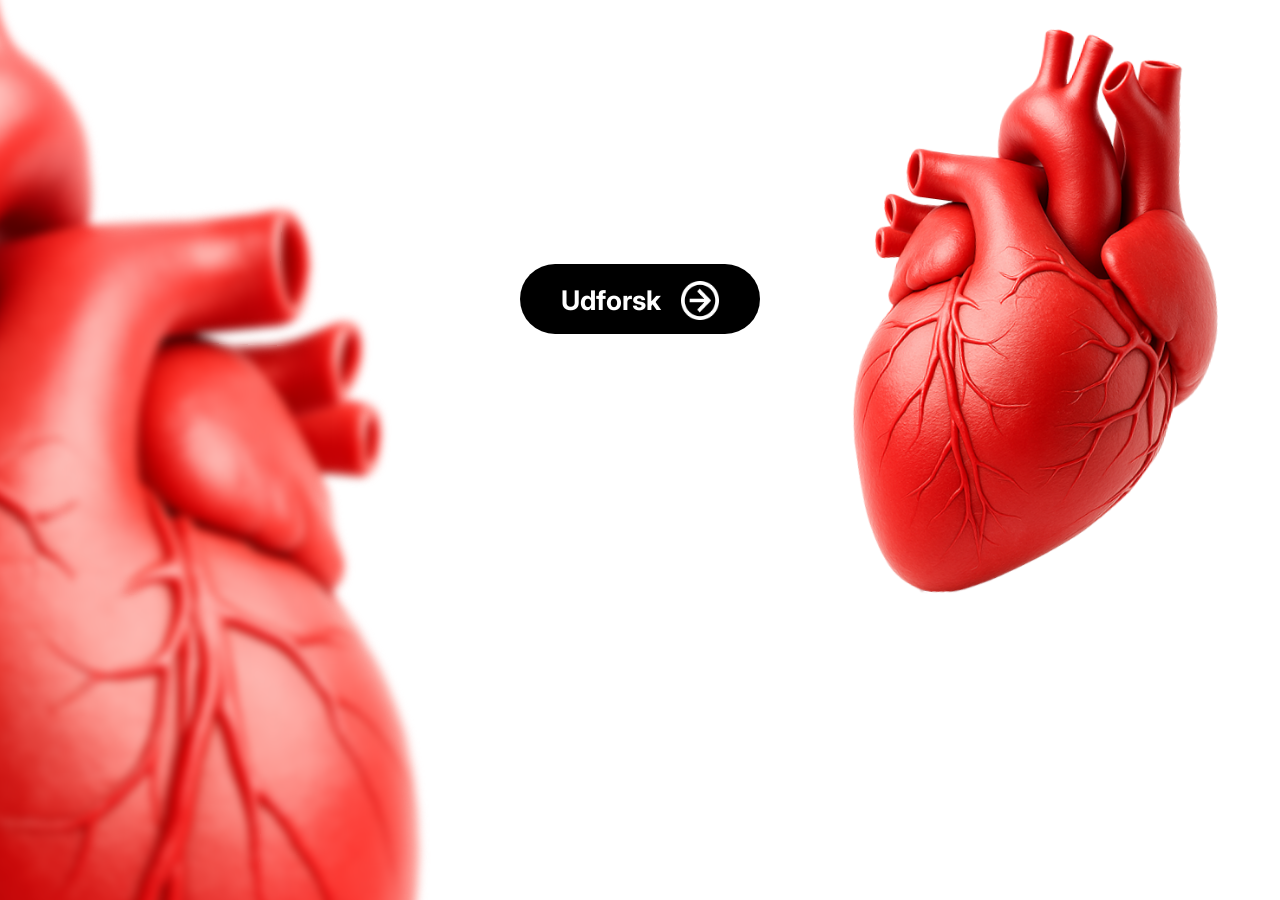
==== index.html @ 349fe259 "Day 1 Programming ending commit End of the day commit, Frontpage, and a single JS feature added" ====
<!DOCTYPE html>
<html lang="en">
<head>
    <meta charset="UTF-8">
    <meta name="viewport" content="width=device-width, initial-scale=1.0">
    <title>Hjerter og Hjertesygdomme</title>

    <link rel="stylesheet" href="Css/Mainpage.css">


    <link rel="preconnect" href="https://fonts.googleapis.com">
    <link rel="preconnect" href="https://fonts.gstatic.com" crossorigin>
    <link href="https://fonts.googleapis.com/css2?family=Inter:ital,opsz,wght@0,14..32,100..900;1,14..32,100..900&display=swap" rel="stylesheet">


</head>
<body>


    <!-- Baggrundsvideo sektion -->
<section class="BackgroundVID">
    <video autoplay muted loop id="mainvideo" src="Videos/Dotted50v2.mp4"></video>
</section>


<main>
    <!-- Overskrifter og tekst -->
    <section id="frontpagetxt">
    <h1> Hjertet og Hjertesygdomme </h1>
        <h2>En kort gennemgang af hjertet, studiet af <br> hjertet inden for medicin og forskelle <br> mellem mænd og kvinder </h2>
    </section>


    <section id="time">
        <img src="Images/Clock.png" alt="clock" id="clock">
        <h3> 5 MIN </h3>
    </section>


    <!-- Sort box til knappen -->
    <section id="boxcon">
     <a href="Video1.html"> <div id="box1"></div> </a>
    </section>



    <!-- Knap til video begyndelse -->
    <a id="udforsk" href="Video1.html"  >

        <h2>Udforsk</h2>
        <img src="Images/Arrow.png" alt="" id="arrow1" href="#">  
    </a>



    <section id="heart1con">
        <img src="Images/Herat.png" alt="" id="heart1">
    </section>

    <section id="heart2con">
        <img src="Images/Herat.png" alt="" id="heart2">
    </section>


</main>

<script href="Javascript/Js.js"></script>
</body>
</html>
---- Css/Mainpage.css ----
* {
    margin: 0;
    padding: 0;
  }

/* Video Properties */
#mainvideo{
    margin-top: -1.8%;
    height: 100%;
    width: 100%;
    position: relative;
    z-index: -1;
}

#Video1{
    margin-top: -1.8%;
    height: 100%;
    width: 100%;
    position: relative;
    z-index: -1;
}



/* Javascript Classes */






body{
  font-family: "Inter", sans-serif;
  font-style: normal;
  color: white;
}

/* Text Properties */
#frontpagetxt{
  display: flex;
  flex-direction: column;
  text-align: center;
  margin-top: -63%;
}


#frontpagetxt h1{
  font-size: 93px;
  margin-bottom: 6%;
}

#frontpagetxt h2{
  font-size: 37px;
  margin-bottom: 5%;
}

/* Time to complete widget */
#time h3{
  font-size: 23px;
}

#clock{
  width: 3%;
}

#time{
  display: flex;
  align-items: center;
  justify-content: center;
  gap: 20px;
  margin-bottom: 1.2%;
}

/* Udforsk knap */
#udforsk{
display: flex;
gap: 20px;
align-items: center;
justify-content: center;
text-decoration: none;
color: white;
font-size: 18px;
margin-top: -4.1%;
}

#arrow1{
  width: 3%;
}
/* Sort Baggrund til knappen */
#box1{
  background-color: black;
  border-radius: 70px;
  width: 240px;
  height: 70px;
}

#boxcon{
  display: flex;
  justify-content: center;
}

/* Heart.png styling og positioning  */
#heart1{
  margin-left: 64%;
  margin-top: -25%;
  width: 33%;
}


#heart2{
  margin-left: -40%;
  margin-top: -61%;
  position: fixed;
  transform: scaleX(-1) rotate(-2deg);
  filter: blur(4px);
  width: 80%;
}
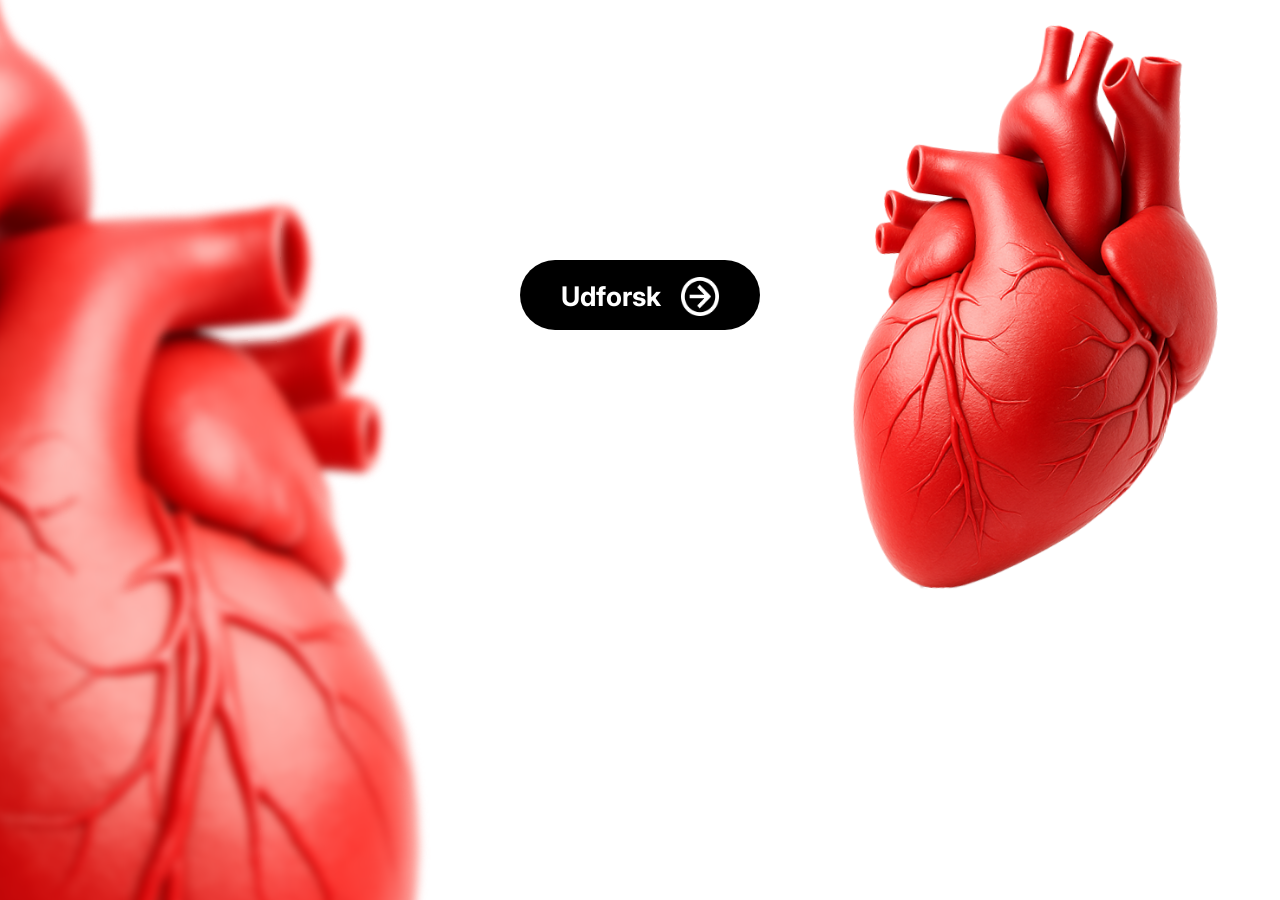
==== commit 53c10842: "End of day commit End of day commit Wed day" ====
--- a/index.html
+++ b/index.html
@@ -1,69 +1,19 @@
 <!DOCTYPE html>
 <html lang="en">
 <head>
+    <link rel="stylesheet" href="Css/indexcss.css">
     <meta charset="UTF-8">
     <meta name="viewport" content="width=device-width, initial-scale=1.0">
-    <title>Hjerter og Hjertesygdomme</title>
-
-    <link rel="stylesheet" href="Css/Mainpage.css">
-
-
-    <link rel="preconnect" href="https://fonts.googleapis.com">
-    <link rel="preconnect" href="https://fonts.gstatic.com" crossorigin>
-    <link href="https://fonts.googleapis.com/css2?family=Inter:ital,opsz,wght@0,14..32,100..900;1,14..32,100..900&display=swap" rel="stylesheet">
-
-
+    <title> Loading </title>
 </head>
 <body>
-
-
-    <!-- Baggrundsvideo sektion -->
+    
 <section class="BackgroundVID">
-    <video autoplay muted loop id="mainvideo" src="Videos/Dotted50v2.mp4"></video>
+    <video autoplay muted loop id="mainvideo" src="Videos/Dotted50v3.mp4"></video>
 </section>
 
+<h1> LOADING...</h1>
 
-<main>
-    <!-- Overskrifter og tekst -->
-    <section id="frontpagetxt">
-    <h1> Hjertet og Hjertesygdomme </h1>
-        <h2>En kort gennemgang af hjertet, studiet af <br> hjertet inden for medicin og forskelle <br> mellem mænd og kvinder </h2>
-    </section>
-
-
-    <section id="time">
-        <img src="Images/Clock.png" alt="clock" id="clock">
-        <h3> 5 MIN </h3>
-    </section>
-
-
-    <!-- Sort box til knappen -->
-    <section id="boxcon">
-     <a href="Video1.html"> <div id="box1"></div> </a>
-    </section>
-
-
-
-    <!-- Knap til video begyndelse -->
-    <a id="udforsk" href="Video1.html"  >
-
-        <h2>Udforsk</h2>
-        <img src="Images/Arrow.png" alt="" id="arrow1" href="#">  
-    </a>
-
-
-
-    <section id="heart1con">
-        <img src="Images/Herat.png" alt="" id="heart1">
-    </section>
-
-    <section id="heart2con">
-        <img src="Images/Herat.png" alt="" id="heart2">
-    </section>
-
-
-</main>
-
-<script href="Javascript/Js.js"></script>
+<script src="Javascript/preload.js"></script>
 </body>
 </html>
--- a/Css/indexcss.css
+++ b/Css/indexcss.css
@@ -0,0 +1,34 @@
+* {
+    margin: 0;
+    padding: 0;
+  }
+
+#mainvideo{
+    margin-top: -1.8%;
+    height: 100%;
+    width: 100%;
+    position: relative;
+    z-index: -1;
+}
+
+#Video1 , #Video2, #Video3, #Video4{
+    margin-top: -1.8%;
+    height: 100%;
+    width: 100%;
+    position: relative;
+    z-index: -1;
+}
+
+body{
+  font-family: "Inter", sans-serif;
+  font-style: normal;
+  color: white;
+}
+
+h1{
+    text-align: center;
+    position: relative;
+    font-size: 80px;
+    z-index: 100;
+    margin-top: -42%;
+}
